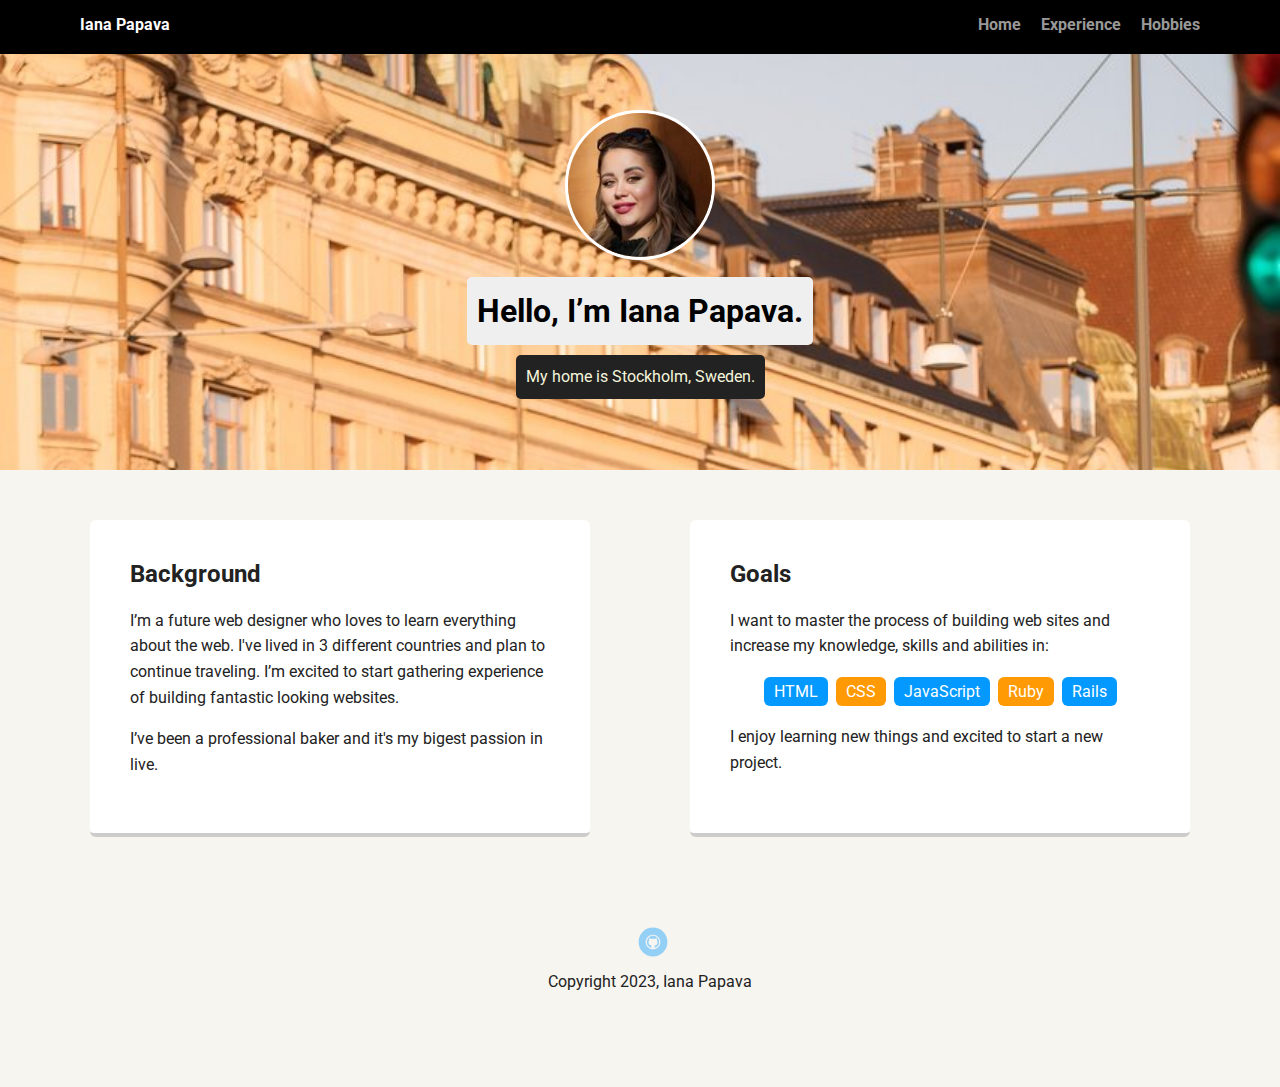
==== portfolio_update_v1/index.html @ fb78676a "First project commit" ====
<!doctype html>
<html lang="en">
<head>
  <meta charset="utf-8">
  <title>Iana Papava's Profile </title>
  <meta name="viewport" content="width=device-width, initial-scale=1.0">
  <link rel="stylesheet" href="styles.css">
  <link href="https://fonts.googleapis.com/css?family=Muli%7CRoboto:400,300,500,700,900" rel="stylesheet"></head>
  <body>

    <div class="main-nav">
        <ul class="nav">
          <li class="name">Iana Papava</li>
          <li><a href="#">Home</a></li>
          <li><a href="experience.html">Experience</a></li>
          <li><a href="hobbies.html">Hobbies</a></li>
        </ul>
    </div>

    <header>
      <img src="images/new_profile_pic.jpg" alt="Photo of Iane Papava" class="profile-image">
      <h1 class="tag name">Hello, I’m Iana Papava.</h1>
      <p class="tag location">My home is Stockholm, Sweden.</p>
    </header>

    <main class="flex">
      <div class="card">
        <h2>Background</h2>
        <p>I’m a future web designer who loves to learn everything about the web. I've lived in 3 different countries and plan to continue traveling. I’m excited to start gathering experience of building fantastic looking websites.</p>
        <p>I’ve been a professional baker and it's my bigest passion in live.</p>

      </div> 

      <div class="card">
        <h2>Goals</h2>
        <p>I want to master the process of building web sites and increase my knowledge, skills and abilities in:</p>
        <ul class="skills">
          <li>HTML</li>
          <li>CSS</li>
          <li>JavaScript</li>
          <li>Ruby</li>
          <li>Rails</li>
        </ul>
        <p>I enjoy learning new things and excited to start a new project.</p>
      </div> 

    </main>
    <footer>
      <ul>
        <li><a href="#" class="social github">Github</a></li>
      </ul>
      <p class="copyright">Copyright 2023, Iana Papava</p>
    </footer>
  </body>
  </html>
---- portfolio_update_v1/styles.css ----
/* Global Layout Set-up */
* { 
  box-sizing: border-box;
}
  
body {
  margin: 0;
  padding: 0;
  text-align: center;
  font-family: 'Roboto', sans-serif;
  color: #222;
  background: #f7f5f0;
}
/* Link Styles */

a {
  text-decoration: none;
  color: #999;
}
a:hover {
  color: #6633ff;
}

/* Section Styles */

.main-nav {
  width: 100%;
  background: black;
  min-height: 30px;
  padding: 10px;
  position: fixed;
  text-align: center;
}
.nav {
  display: flex;
  justify-content: space-around;
  font-weight: 700;
  list-style-type: none;
  margin: 0 auto;
  padding: 0;
}

.nav .name {
    display: block;
    margin-right: auto;
    color: white;
}
.nav li {
  padding: 5px 10px 10px 10px;
}
.nav a {
  transition: all .5s;
}
.nav a:hover {
  color: white
}

header {
  text-align: center;
  background: url('images/new_backgroud_pic.jpg') no-repeat top center ;
  background-size: cover;
  overflow: hidden;
  padding-top: 60px;
}
header {
  line-height: 1.5;
}
header .profile-image {
  margin-top: 50px;
  width: 150px;
  height: 150px;
  border-radius: 50%;
  border: 3px solid white;
  transition: all .5s;
}
header .profile-image:hover {
  transform: scale(1.2) rotate(5deg);
  border-radius: 25px;
  transition: width 2s;
  transform: rotate(365deg);
}
.tag {
  background-color: #efefef;
  color: black;
  padding: 10px;
  border-radius: 5px;
  display: table;
  margin: 10px auto;
} 
.location {
  background-color: #222;
  color: beige;
}
.card {
  margin: 30px;
  padding: 20px 40px 40px;
  max-width: 500px;
  text-align: left;
  background: #fff;
  border-bottom: 4px solid #ccc;
  border-radius: 6px;
  transition: all .5s;
}
.card:hover {
  border-color: #ff99ff;
}

ul.skills {
  padding: 0;
  text-align: center;
}

.skills li {
  border-radius: 6px;
  display: inline-block;
  background: #ff9904;
  color: white;
  padding: 5px 10px;
  margin: 2px;
}

.skills li:nth-child(odd) {
  background: #0399ff;
}

footer {
  width: 100%;
  min-height: 30px;
  padding: 20px 0 40px 20px;
}

footer .copyright {
  top: -8px;
  font-size: .75em;
}

footer ul {
  list-style-type: none;
  margin: 0;
  padding: 0;
}

footer ul li {
  display: inline-block;
}

a.social {
  display: inline-block;
  text-indent: -9999px;
  margin-left: 5px;
  width: 30px;
  height: 30px;
  background-size: 30px 30px;
  opacity: .4;
  transition: all .5s;
}
a.twitter {
  background-image: url(images/twitter.svg);
}
a.linkedin {
  background-image: url(images/linkedin.svg);
}
a.github {
  background-image: url(images/github.svg);
}
a.social:hover {
  opacity: 1;
}
.clearfix {
  clear: both;
}

/* Styles for larger screens */
@media screen and (min-width: 720px) {
  
  .flex {
      display: -ms-flexbox;      /* TWEENER - IE 10 */
      display: flex; 
      max-width: 1200px;
      -ms-flex-pack: distribute;
      justify-content: space-around;
      margin: 0 auto;
  }

  header {
    min-height: 470px;
  }

  .nav {
    max-width: 1200px;
    padding: 0 30px;
  }


  main {
    padding-top: 20px;
  }

  main p {
    line-height: 1.6em;
  }

  footer {
    font-size: 1.3em;
    max-width: 1200px;
    margin: 40px auto;
  }

}
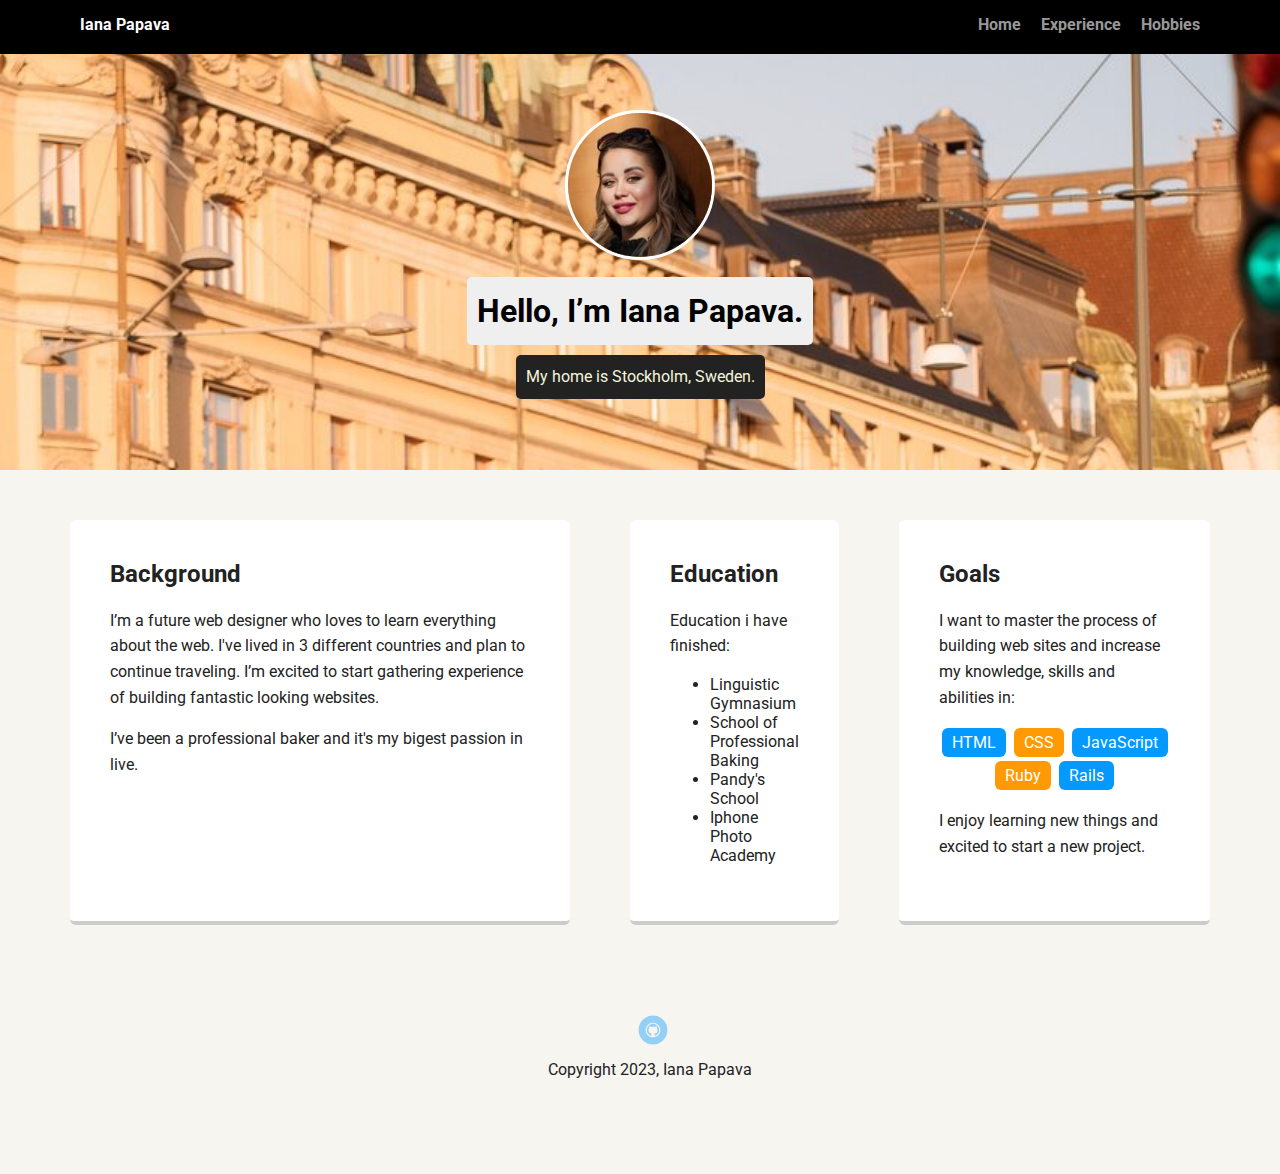
==== commit e96c6915: "Commit to upload changes for Exceeded rating" ====
--- a/portfolio_update_v1/index.html
+++ b/portfolio_update_v1/index.html
@@ -8,14 +8,14 @@
   <link href="https://fonts.googleapis.com/css?family=Muli%7CRoboto:400,300,500,700,900" rel="stylesheet"></head>
   <body>
 
-    <div class="main-nav">
+    <nav class="main-nav">
         <ul class="nav">
           <li class="name">Iana Papava</li>
           <li><a href="#">Home</a></li>
           <li><a href="experience.html">Experience</a></li>
           <li><a href="hobbies.html">Hobbies</a></li>
         </ul>
-    </div>
+    </nav>
 
     <header>
       <img src="images/new_profile_pic.jpg" alt="Photo of Iane Papava" class="profile-image">
@@ -31,7 +31,18 @@
 
       </div> 
 
-      <div class="card">
+      <section class="card">
+        <h2>Education</h2>
+        <p>Education i have finished:</p>
+        <ul>
+          <li>Linguistic Gymnasium</li>
+          <li>School of Professional Baking</li>
+          <li>Pandy's School</li>
+          <li>Iphone Photo Academy</li>
+        </ul>
+      </section> 
+
+      <section class="card">
         <h2>Goals</h2>
         <p>I want to master the process of building web sites and increase my knowledge, skills and abilities in:</p>
         <ul class="skills">
@@ -42,12 +53,12 @@
           <li>Rails</li>
         </ul>
         <p>I enjoy learning new things and excited to start a new project.</p>
-      </div> 
+      </section> 
 
     </main>
     <footer>
       <ul>
-        <li><a href="#" class="social github">Github</a></li>
+        <li><a href="https://github.com/shandycandy" class="social github">Github</a></li>
       </ul>
       <p class="copyright">Copyright 2023, Iana Papava</p>
     </footer>
